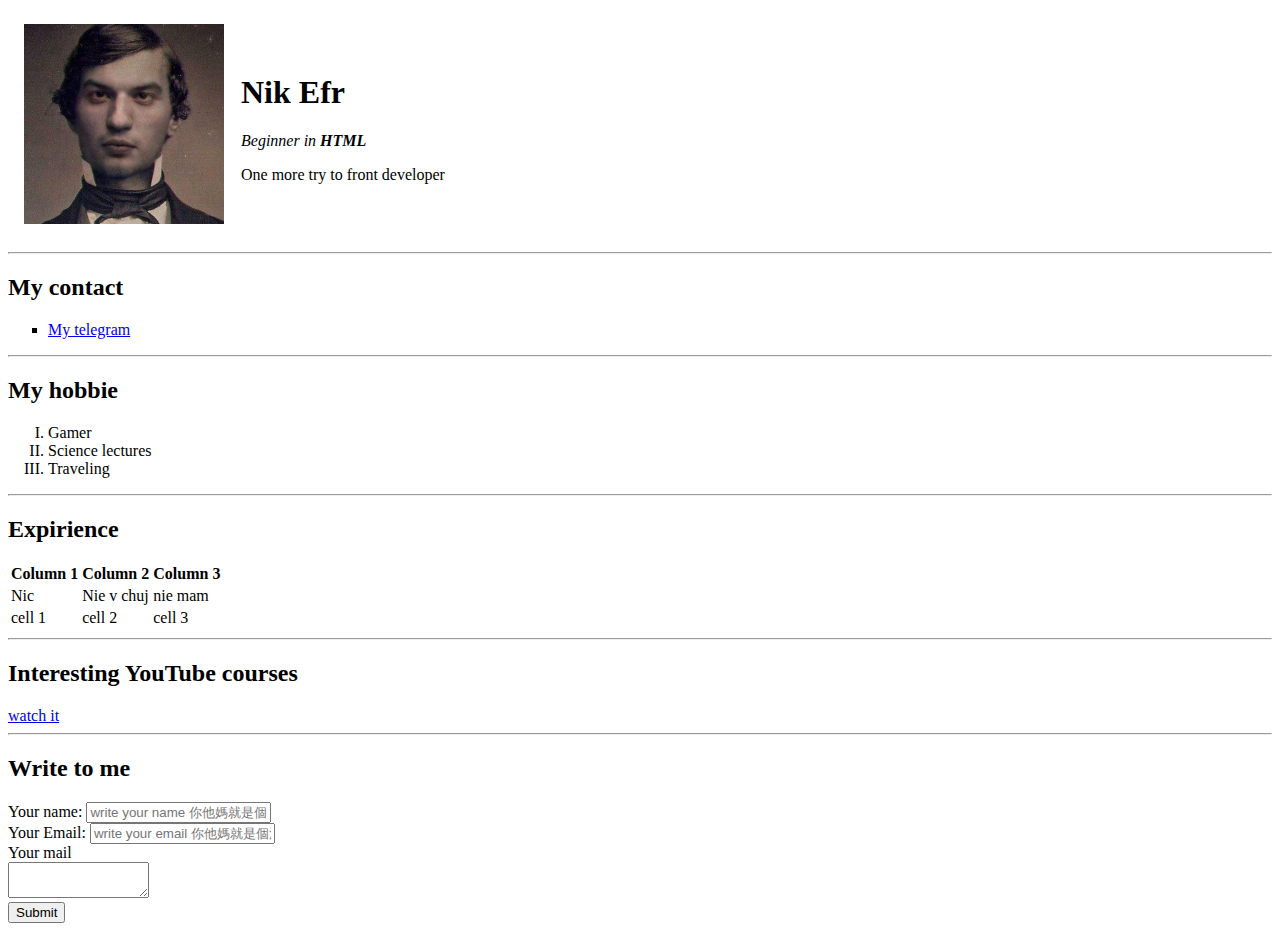
==== CSS-COURSE/index.html @ 96496a50 "initial commit for css course" ====
<!DOCTYPE html>
<html>
  <head>
    <meta charset="UTF-8" />
    <title>NikCV</title>
    <link rel="stylesheet" href="styles.css" />
  </head>
  <body>
    <table cellspacing="15">
      <tr>
        <td>
          <img src="Myself.jpg" width="200px" alt="My photo" />
        </td>
        <td>
          <h1>Nik Efr</h1>
          <p>
            <em>Beginner in <strong>HTML</strong></em>
          </p>
          <p>One more try to front developer</p>
        </td>
      </tr>
    </table>
    <hr />

    <h2>My contact</h2>
    <ul type="square">
      <li>
        <a href="https://t.me/chykchas" target="_blank" referrerpolicy="no-referrero-roshen">My telegram</a>
      </li>
    </ul>

    <hr />

    <h2>My hobbie</h2>
    <ol type="I">
      <li>Gamer</li>
      <li>Science lectures</li>
      <li>Traveling</li>
    </ol>

    <hr />

    <h2>Expirience</h2>
    <table>
      <tr>
        <th>Column 1</th>
        <th>Column 2</th>
        <th>Column 3</th>
      </tr>
      <tr>
        <td>Nic</td>
        <td>Nie v chuj</td>
        <td>nie mam</td>
      </tr>
      <tr>
        <td>cell 1</td>
        <td>cell 2</td>
        <td>cell 3</td>
      </tr>
    </table>

    <hr />

    <h2>Interesting YouTube courses</h2>
    <a href="youtube.html" target="_blank">watch it</a>

    <hr />

    <h2>Write to me</h2>
    <form action="/">
      <label for="name">Your name:</label>
      <input type="text" id="name" placeholder="write your name 你他媽就是個混蛋" />

      <br />

      <label for="email">Your Email:</label>
      <input type="email" id="email" placeholder="write your email 你他媽就是個混蛋" />

      <br />

      <label for="text">Your mail</label>
      <br />
      <textarea name="" id="text" cols="15" rows="2"></textarea>

      <br />

      <input type="submit" />
    </form>
  </body>
</html>
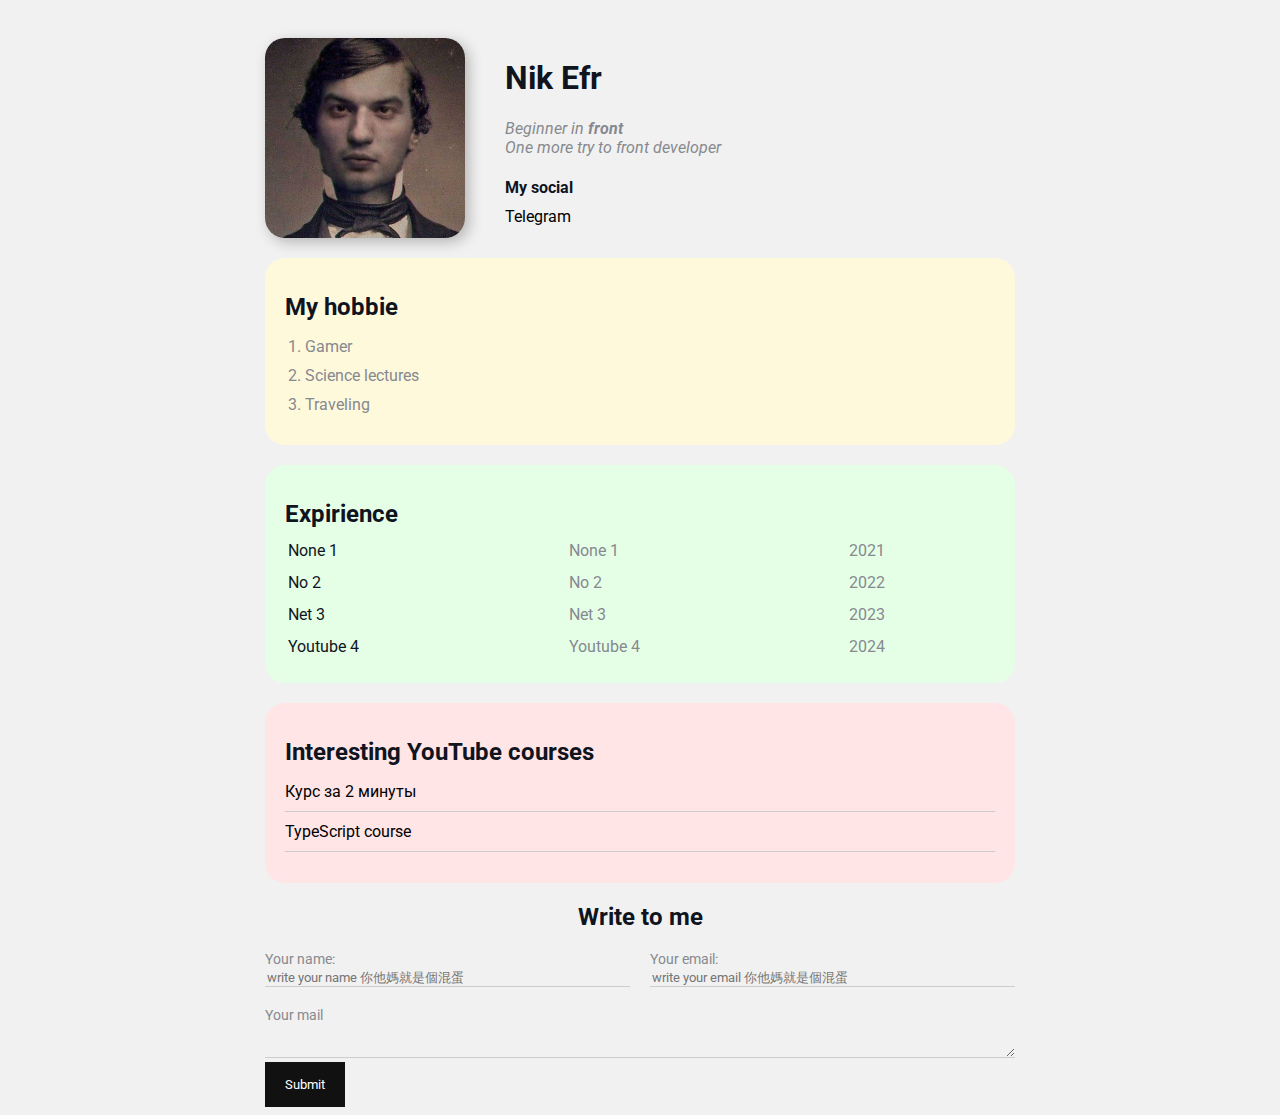
==== commit 65a56501: "add CSS course" ====
--- a/CSS-COURSE/index.html
+++ b/CSS-COURSE/index.html
@@ -6,85 +6,113 @@
     <link rel="stylesheet" href="styles.css" />
   </head>
   <body>
-    <table cellspacing="15">
-      <tr>
-        <td>
-          <img src="Myself.jpg" width="200px" alt="My photo" />
-        </td>
-        <td>
+    <div class="container">
+      <div class="info">
+        <img src="Myself.jpg" alt="My photo" class="avatar" />
+
+        <div class="info-text">
           <h1>Nik Efr</h1>
-          <p>
-            <em>Beginner in <strong>HTML</strong></em>
-          </p>
+          <p>Beginner in <strong>front</strong></p>
           <p>One more try to front developer</p>
-        </td>
-      </tr>
-    </table>
-    <hr />
 
-    <h2>My contact</h2>
-    <ul type="square">
-      <li>
-        <a href="https://t.me/chykchas" target="_blank" referrerpolicy="no-referrero-roshen">My telegram</a>
-      </li>
-    </ul>
+          <h4>My social</h4>
+          <a href="https://t.me/chykchas" target="_blank" referrerpolicy="no-referrero-roshen">Telegram</a>
+        </div>
+      </div>
 
-    <hr />
+      <div class="card bg-yellow">
+        <h2>My hobbie</h2>
+        <ol class="list">
+          <li>Gamer</li>
+          <li>Science lectures</li>
+          <li>Traveling</li>
+        </ol>
+      </div>
 
-    <h2>My hobbie</h2>
-    <ol type="I">
-      <li>Gamer</li>
-      <li>Science lectures</li>
-      <li>Traveling</li>
-    </ol>
+      <div class="card bg-green">
+        <h2>Expirience</h2>
+        <table class="table">
+          <tr>
+            <td>None 1</td>
+            <td>None 1</td>
+            <td>2021</td>
+          </tr>
+          <tr>
+            <td>No 2</td>
+            <td>No 2</td>
+            <td>2022</td>
+          </tr>
+          <tr>
+            <td>Net 3</td>
+            <td>Net 3</td>
+            <td>2023</td>
+          </tr>
+          <tr>
+            <td>Youtube 4</td>
+            <td>Youtube 4</td>
+            <td>2024</td>
+          </tr>
+        </table>
+      </div>
 
-    <hr />
+      <div class="card bg-red">
+        <h2>Interesting YouTube courses</h2>
+        <ul class="link-list">
+          <li>
+            <a
+              href="https://youtube.com/playlist?list=PLqKQF2ojwm3micXM_xZnByHa9jEsTWRGs&si=KVYNh5m91AMTMgQr"
+              target="_blank"
+            >
+              Курс за 2 минуты
+            </a>
+          </li>
+          <li>
+            <a
+              href="https://youtube.com/playlist?list=PLqKQF2ojwm3nW-cQeSER79xdpK3vL5c-g&si=to5FroTeLdXfIsl8"
+              target="_blank"
+            >
+              TypeScript course</a
+            >
+          </li>
+        </ul>
+      </div>
 
-    <h2>Expirience</h2>
-    <table>
-      <tr>
-        <th>Column 1</th>
-        <th>Column 2</th>
-        <th>Column 3</th>
-      </tr>
-      <tr>
-        <td>Nic</td>
-        <td>Nie v chuj</td>
-        <td>nie mam</td>
-      </tr>
-      <tr>
-        <td>cell 1</td>
-        <td>cell 2</td>
-        <td>cell 3</td>
-      </tr>
-    </table>
+      <div class="contact">
+        <h2>Write to me</h2>
 
-    <hr />
+        <form action="/">
+          <div class="row">
+            <div class="form-group">
+              <label for="name">Your name:</label>
+              <input type="text" id="name" placeholder="write your name 你他媽就是個混蛋" />
+            </div>
 
-    <h2>Interesting YouTube courses</h2>
-    <a href="youtube.html" target="_blank">watch it</a>
+            <div class="form-group">
+              <label for="email">Your email:</label>
+              <input type="email" id="email" placeholder="write your email 你他媽就是個混蛋" />
+            </div>
+          </div>
 
-    <hr />
+          <div class="form-group">
+            <label for="text">Your mail</label>
 
-    <h2>Write to me</h2>
-    <form action="/">
-      <label for="name">Your name:</label>
-      <input type="text" id="name" placeholder="write your name 你他媽就是個混蛋" />
+            <textarea name="" id="text" cols="15" rows="2"></textarea>
+          </div>
 
-      <br />
+          <input class="btn" type="submit" />
+        </form>
+      </div>
 
-      <label for="email">Your Email:</label>
-      <input type="email" id="email" placeholder="write your email 你他媽就是個混蛋" />
+      <div class="position">
+        <div class="box"></div>
+      </div>
 
-      <br />
-
-      <label for="text">Your mail</label>
-      <br />
-      <textarea name="" id="text" cols="15" rows="2"></textarea>
-
-      <br />
-
-      <input type="submit" />
-    </form>
+      <!-- <div class="box-model">
+        <div></div>
+        <div></div>
+        <div></div>
+        <div></div>
+      </div> -->
+    </div>
   </body>
 </html>
--- a/CSS-COURSE/styles.css
+++ b/CSS-COURSE/styles.css
@@ -0,0 +1,203 @@
+@import url("https://fonts.googleapis.com/css2?family=Roboto&display=swap");
+
+body {
+  background-color: #f1f1f1;
+  color: #0f141e;
+
+  /* font-size: 16px;
+  font-weight: normal;
+  font-family: "Roboto", sans-serif; */
+
+  font: normal 16px "Roboto", sans-serif;
+}
+
+a {
+  color: #000;
+  text-decoration: none;
+}
+
+a:hover {
+  text-decoration: underline;
+}
+
+a:active {
+  color: blue;
+}
+
+a:visited {
+  color: gray;
+}
+
+.avatar {
+  width: 200px;
+  border-radius: 20px;
+  box-shadow: 4px 4px 14px rgba(0, 0, 0, 0.25);
+}
+
+.info {
+  display: flex;
+  margin-bottom: 20px;
+}
+
+@media (max-width: 700px) {
+  .info {
+    text-align: center;
+    display: block;
+  }
+}
+
+.info-text {
+  margin-left: 40px;
+}
+
+.info-text h4 {
+  margin-bottom: 10px;
+}
+
+.info p {
+  color: #86898f;
+  margin: 0;
+  font-style: italic;
+  text-decoration: none;
+  /* text-transform: capitalize; */
+  /* letter-spacing: 5px; */
+  /* word-spacing: 42px; */
+}
+
+.container {
+  max-width: 750px;
+  margin: auto;
+  padding-top: 30px;
+}
+
+/* .social {
+  background: green;
+  border: 5px solid red;
+  border-style: dotted;
+} */
+
+/* .box-model > div {
+  float: left;
+  background-color: #000;
+  height: 200px;
+  width: 25%;
+  border: 4px solid red;
+  box-sizing: border-box;
+} */
+
+.bg-yellow {
+  background: #fff9dc;
+}
+
+.bg-green {
+  background: #e5ffe7;
+}
+
+.bg-red {
+  background: #ffe5e5;
+}
+
+.card {
+  padding: 15px 20px;
+  margin-bottom: 20px;
+  border-radius: 20px;
+}
+
+.card h2 {
+  margin-bottom: 10px;
+}
+
+.list {
+  padding: 0 20px;
+}
+
+.list li {
+  color: #86898f;
+  margin-bottom: 10px;
+}
+
+.table {
+  width: 100%;
+}
+.table td {
+  padding-bottom: 10px;
+}
+
+.table td:nth-child(2),
+.table td:nth-child(3) {
+  color: #86898f;
+}
+
+.link-list {
+  list-style: none;
+  padding: 0;
+}
+
+.link-list li {
+  margin-bottom: 10px;
+  padding-bottom: 10px;
+  border-bottom: 1px solid #ccc;
+}
+
+.contact h2 {
+  text-align: center;
+}
+
+.form-group label {
+  display: block;
+  font-size: 14px;
+  color: #86898f;
+}
+
+.form-group input,
+.form-group textarea {
+  width: 100%;
+  box-sizing: border-box;
+  border: none;
+  background: transparent;
+  border-bottom: 1px solid #ccc;
+  color: #000;
+  padding: 15 0 10px;
+  outline: none;
+  font-family: inherit;
+}
+
+.row {
+  display: flex;
+  margin-bottom: 20px;
+}
+.row > .form-group {
+  width: 50%;
+  margin-right: 20px;
+}
+
+.row > .form-group:last-child {
+  margin-right: 0;
+}
+
+.btn {
+  background: #111;
+  padding: 15px 20px;
+  color: #fff;
+  border: none;
+  font-family: inherit;
+  cursor: pointer;
+}
+
+.btn:hover {
+  opacity: 0.9;
+}
+
+/* Position */
+/* .position {
+  border: 4px solid black;
+  margin-top: 40px;
+  padding: 20px;
+}
+
+.box {
+  position: ;
+  width: 50px;
+  height: 50px;
+  background: lightcoral;
+} */
